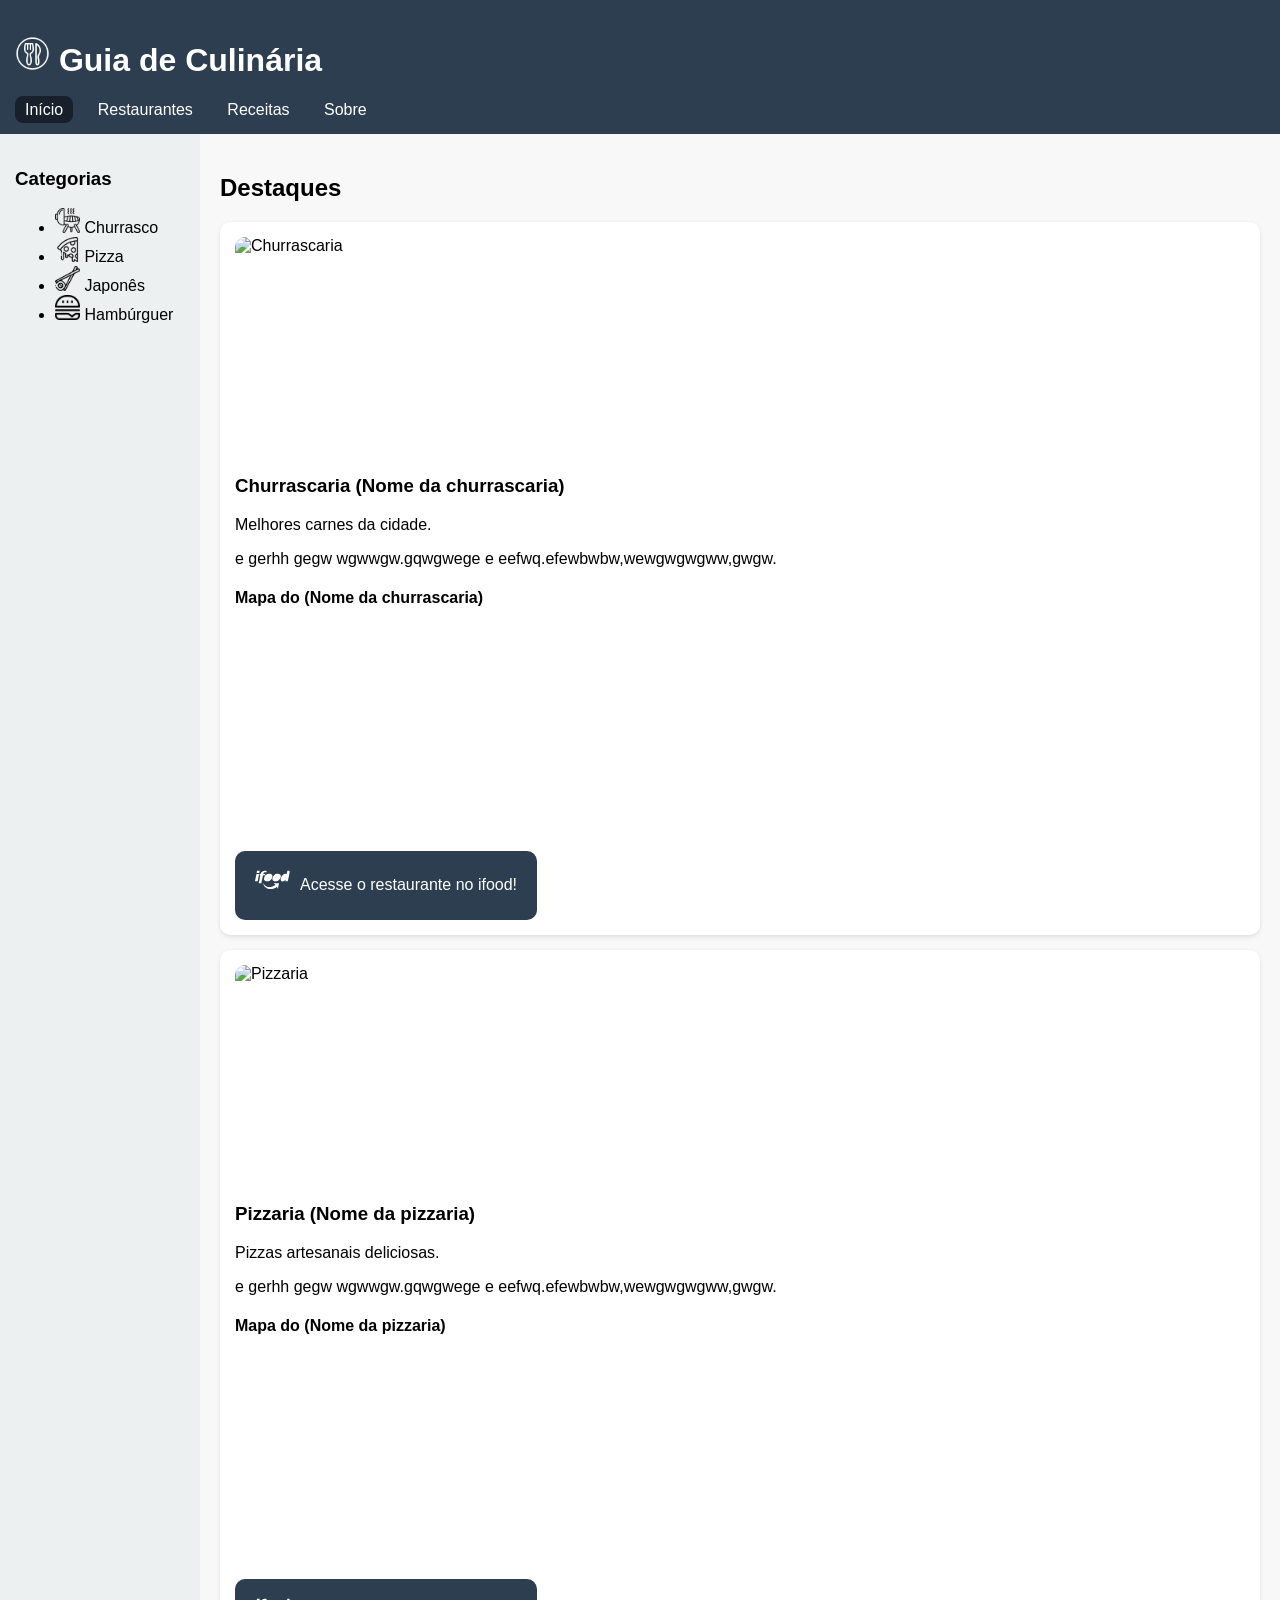
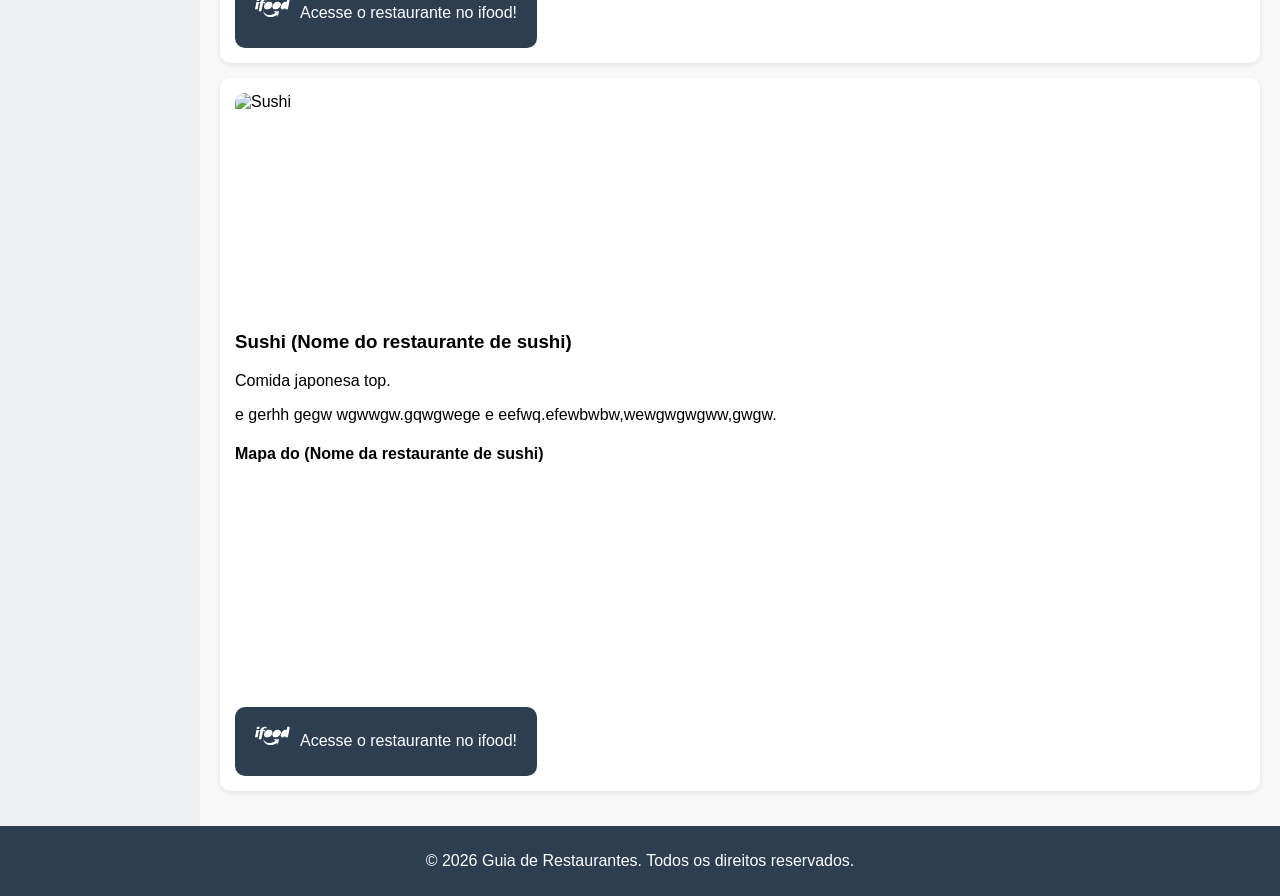
==== trabalho_gui_ de_restaurantes_da_cidade/index.html @ bdd5a9f2 "leo" ====
<!DOCTYPE html>
<html lang="pt-br">

<head>
    <meta charset="UTF-8">
    <meta name="viewport" content="width=device-width, initial-scale=1.0">
    <link rel="stylesheet" href="styles.css">
    <title>Guia de Culinária</title>
</head>

<body>

    <header>


        <h1> <img class="icon" src="img/icon/prato_cossinha.png" alt=""> Guia de Culinária</h1>
        <nav>
            <a class="selecionadoMenu" href="#">Início</a>
            <a href="#">Restaurantes</a>
            <a href="#">Receitas</a>
            <a href="#">Sobre</a>
        </nav>
    </header>

    <aside>
        <h3>Categorias</h3>
        <ul>
            <li><img class="iconCategorias" src="img/icon/churrasco.png" alt=""> Churrasco</li>
            <li><img class="iconCategorias" src="img/icon/fatia-de-pizza.png" alt=""> Pizza</li>
            <li><img class="iconCategorias" src="img/icon/sushi.png" alt=""> Japonês</li>
            <li><img class="iconCategorias" src="img/icon/hamburguer.png" alt=""> Hambúrguer</li>
        </ul>
    </aside>

    <main>
        <h2>Destaques</h2>

        <article>
            <img src="https://images.unsplash.com/photo-1555939594-58d7cb561ad1?auto=format&fit=crop&w=800&q=80"
                alt="Churrascaria">
            <h3>Churrascaria (Nome da churrascaria)</h3>
            <p>Melhores carnes da cidade.</p>
            <p>e gerhh gegw wgwwgw.gqwgwege e eefwq.efewbwbw,wewgwgwgww,gwgw.</p>

            <h4>Mapa do (Nome da churrascaria)</h3>
                <iframe src="https://www.google.com/maps?q=restaurante+japones&output=embed" width="37%" height="200"
                    style="border:0; border-radius:10px;" loading="lazy">
                </iframe>

                <br><br>

                <button onclick="window.open('https://www.exemplo.com', '_blank')"><img class="icon"
                        src="img/icon/ifood.svg" alt="">Acesse o restaurante no
                    ifood!</button>
        </article>

        <article>
            <img src="https://images.unsplash.com/photo-1513104890138-7c749659a591?auto=format&fit=crop&w=800&q=80"
                alt="Pizzaria">
            <h3>Pizzaria (Nome da pizzaria)</h3>
            <p>Pizzas artesanais deliciosas.</p>

            <p>e gerhh gegw wgwwgw.gqwgwege e eefwq.efewbwbw,wewgwgwgww,gwgw.</p>

            <h4>Mapa do (Nome da pizzaria)</h3>
                <iframe src="https://www.google.com/maps?q=restaurante+japones&output=embed" width="37%" height="200"
                    style="border:0; border-radius:10px;" loading="lazy">
                </iframe>

                <br><br>

                <button onclick="window.open('https://www.exemplo.com', '_blank')"><img class="icon"
                        src="img/icon/ifood.svg" alt="">Acesse o restaurante no
                    ifood!</button>
        </article>

        <article>
            <img src="https://images.unsplash.com/photo-1579871494447-9811cf80d66c?auto=format&fit=crop&w=800&q=80"
                alt="Sushi">
            <h3>Sushi (Nome do restaurante de sushi)</h3>
            <p>Comida japonesa top.</p>


            <p>e gerhh gegw wgwwgw.gqwgwege e eefwq.efewbwbw,wewgwgwgww,gwgw.</p>

            <h4>Mapa do (Nome da restaurante de sushi)</h3>
                <iframe src="https://www.google.com/maps?q=restaurante+japones&output=embed" width="37%" height="200"
                    style="border:0; border-radius:10px;" loading="lazy">
                </iframe>

                <br><br>

                <button onclick="window.open('https://www.exemplo.com', '_blank')"><img class="icon"
                        src="img/icon/ifood.svg" alt="">Acesse o restaurante no
                    ifood!</button>
        </article>
    </main>

    <footer>
        <p>&copy 2026 Guia de Restaurantes. Todos os direitos reservados.</p>
    </footer>

</body>

</html>
---- trabalho_gui_ de_restaurantes_da_cidade/styles.css ----
body {
    margin: 0;
    font-family: Arial;
    display: grid;
    grid-template-columns: 200px 1fr;
    min-height: 100vh;
    background: #f8f8f8;
}

header {
    grid-column: 1 / 3;
    background: #2c3e50;
    color: white;
    padding: 15px;
}

nav a {
    color: white;
    margin-right: 10px;
    text-decoration: none;
    padding: 5px 10px;
}

.selecionadoMenu {
    background: #18212b;
    border-radius: 8px;
}

aside {
    background: #ecf0f1;
    padding: 15px;
}

main {
    padding: 20px;
}

article {
    background: white;
    padding: 15px;
    margin-bottom: 15px;
    border-radius: 10px;
    box-shadow: 0 2px 5px rgba(0, 0, 0, 0.1);
}

article img {
    width: 100%;
    max-width: 400px;
    height: 220px;
    object-fit: cover;
    /* deixa a imagem uniforme */
    border-radius: 10px;
    display: block;
    margin-bottom: 10px;
}

footer {
    grid-column: 1 / 3;
    background: #2c3e50;
    color: white;
    text-align: center;
    padding: 10px;
}

a:hover {
    background-color: rgb(38, 49, 61);
    border-radius: 8px;
}

a {
    transition: 0.5s;
    /* Suaviza a transição */
}

.icon {
    width: 35px;
    height: 35px;
}



.iconCategorias {
    width: 25px;
    height: 25px;
}

button {
    background-color: #2c3e50;
    color: white;
    display: flex;
    font-size: 16px;
    padding: 12px 20px;
    border: none;
    border-radius: 10px;
    cursor: pointer;
    transition: 0.5s;
    align-items: center;
    gap: 10px;
}

button:hover{
    background-color: #1f2c3a;
}
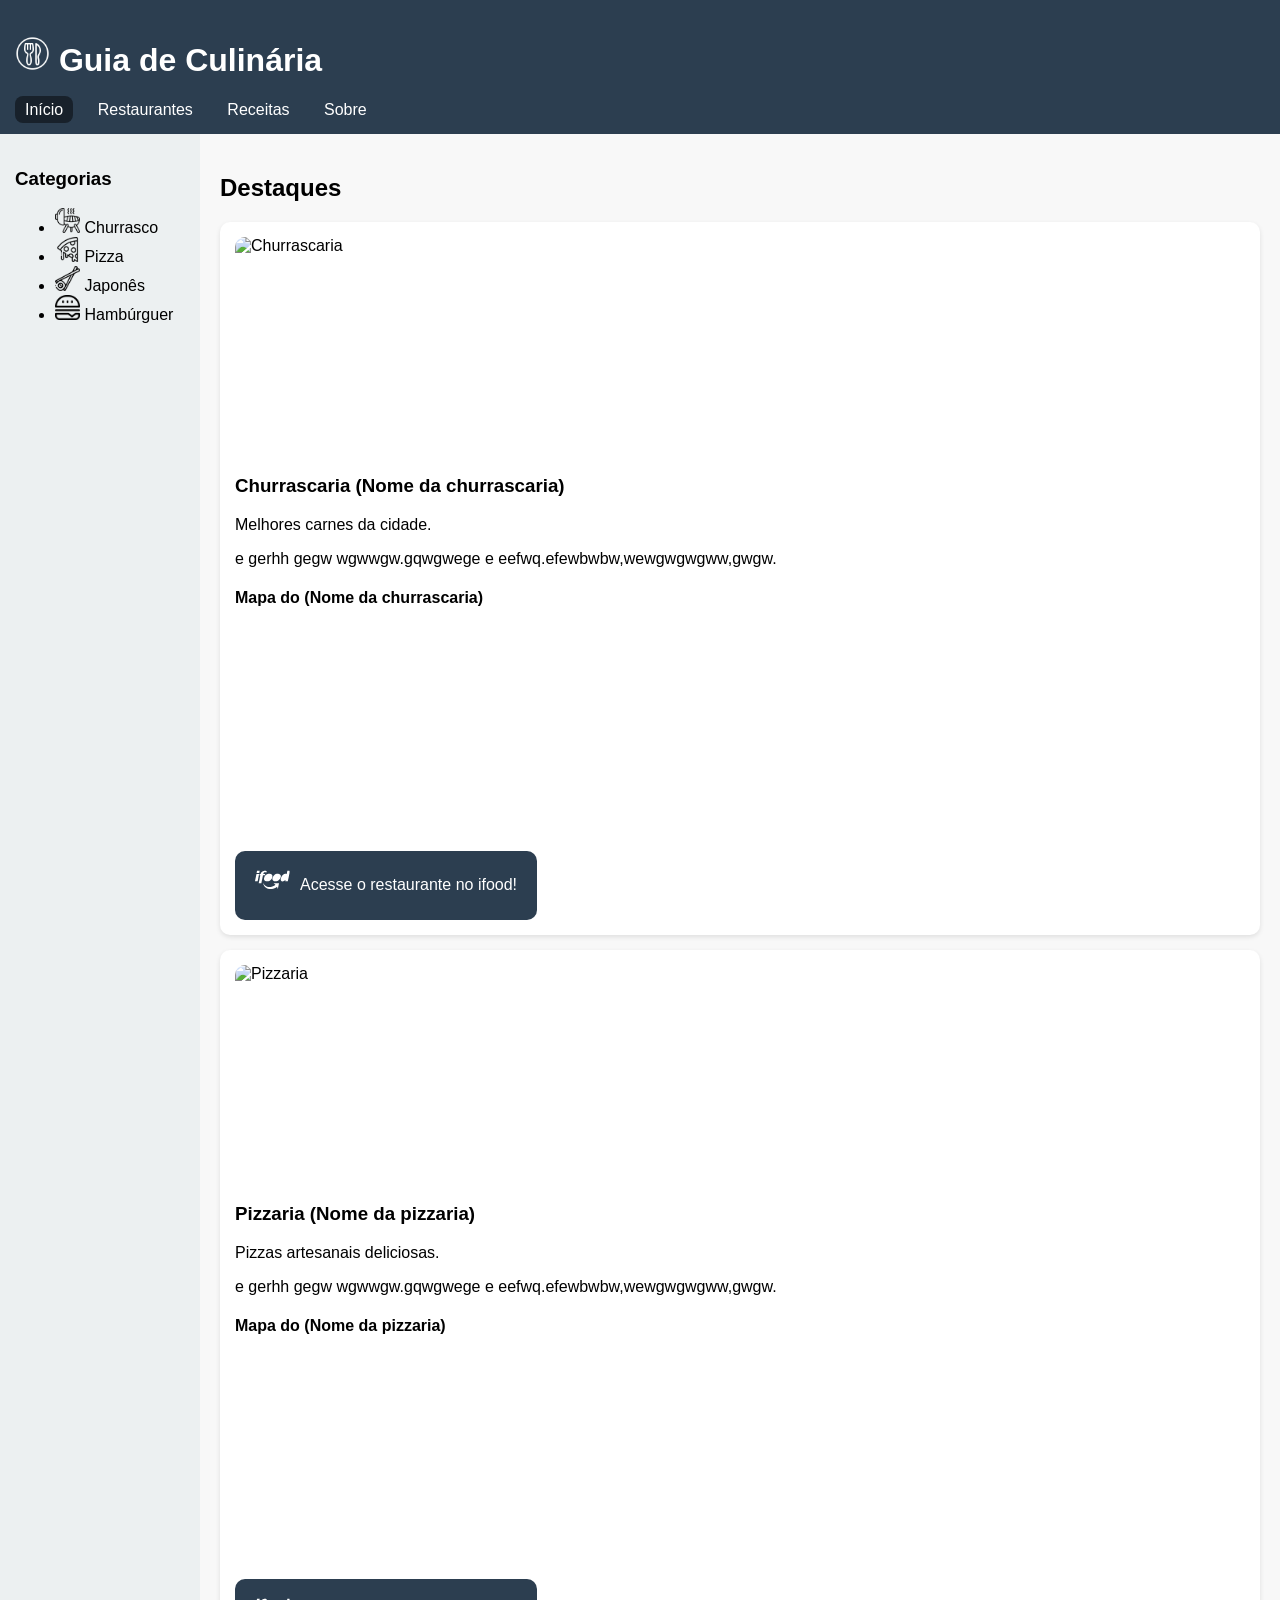
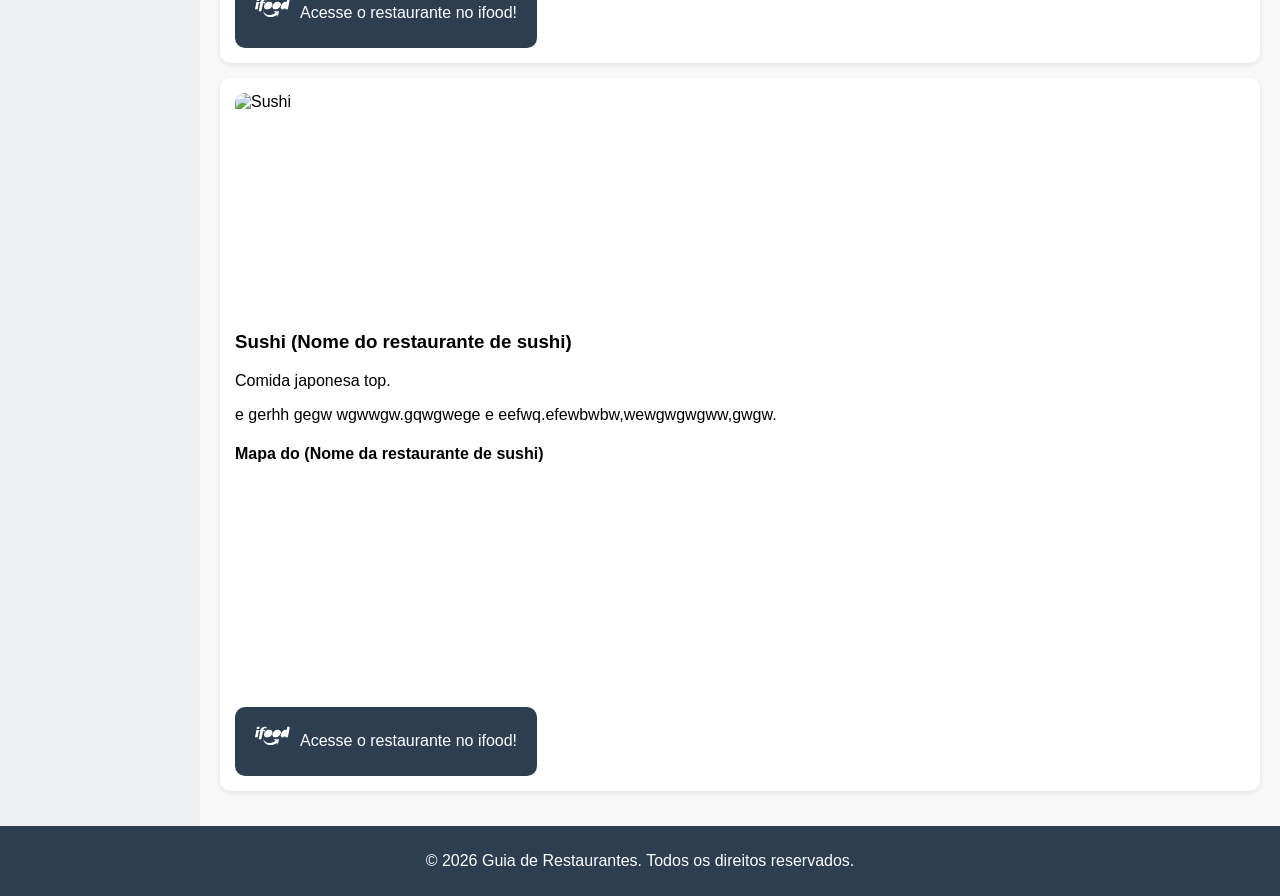
==== commit 0b1134aa: "leo" ====
--- a/trabalho_gui_ de_restaurantes_da_cidade/index.html
+++ b/trabalho_gui_ de_restaurantes_da_cidade/index.html
@@ -16,20 +16,23 @@
         <h1> <img class="icon" src="img/icon/prato_cossinha.png" alt=""> Guia de Culinária</h1>
         <nav>
             <a class="selecionadoMenu" href="#">Início</a>
-            <a href="#">Restaurantes</a>
+            <a href="restaurantes.html">Restaurantes</a>
             <a href="#">Receitas</a>
             <a href="#">Sobre</a>
         </nav>
     </header>
 
     <aside>
-        <h3>Categorias</h3>
-        <ul>
-            <li><img class="iconCategorias" src="img/icon/churrasco.png" alt=""> Churrasco</li>
-            <li><img class="iconCategorias" src="img/icon/fatia-de-pizza.png" alt=""> Pizza</li>
-            <li><img class="iconCategorias" src="img/icon/sushi.png" alt=""> Japonês</li>
-            <li><img class="iconCategorias" src="img/icon/hamburguer.png" alt=""> Hambúrguer</li>
-        </ul>
+        <div class="menu-lateral">
+
+            <h3>Categorias</h3>
+            <ul>
+                <li><img class="iconCategorias" src="img/icon/churrasco.png" alt=""> Churrasco</li>
+                <li><img class="iconCategorias" src="img/icon/fatia-de-pizza.png" alt=""> Pizza</li>
+                <li><img class="iconCategorias" src="img/icon/sushi.png" alt=""> Japonês</li>
+                <li><img class="iconCategorias" src="img/icon/hamburguer.png" alt=""> Hambúrguer</li>
+            </ul>
+        </div>
     </aside>
 
     <main>
--- a/trabalho_gui_ de_restaurantes_da_cidade/styles.css
+++ b/trabalho_gui_ de_restaurantes_da_cidade/styles.css
@@ -21,6 +21,7 @@
     padding: 5px 10px;
 }
 
+
 .selecionadoMenu {
     background: #18212b;
     border-radius: 8px;
@@ -29,6 +30,12 @@
 aside {
     background: #ecf0f1;
     padding: 15px;
+    min-height: 100vh;
+}
+
+.menu-lateral {
+    position: sticky;
+    top: 20px;
 }
 
 main {
@@ -62,7 +69,7 @@
     padding: 10px;
 }
 
-a:hover {
+a:not(.categoria-a):hover {
     background-color: rgb(38, 49, 61);
     border-radius: 8px;
 }
@@ -70,6 +77,13 @@
 a {
     transition: 0.5s;
     /* Suaviza a transição */
+
+}
+
+.categoria-a {
+    text-decoration: none;
+    /* tira o sublinhado */
+    color: black;
 }
 
 .icon {
@@ -98,6 +112,6 @@
     gap: 10px;
 }
 
-button:hover{
+button:hover {
     background-color: #1f2c3a;
 }
